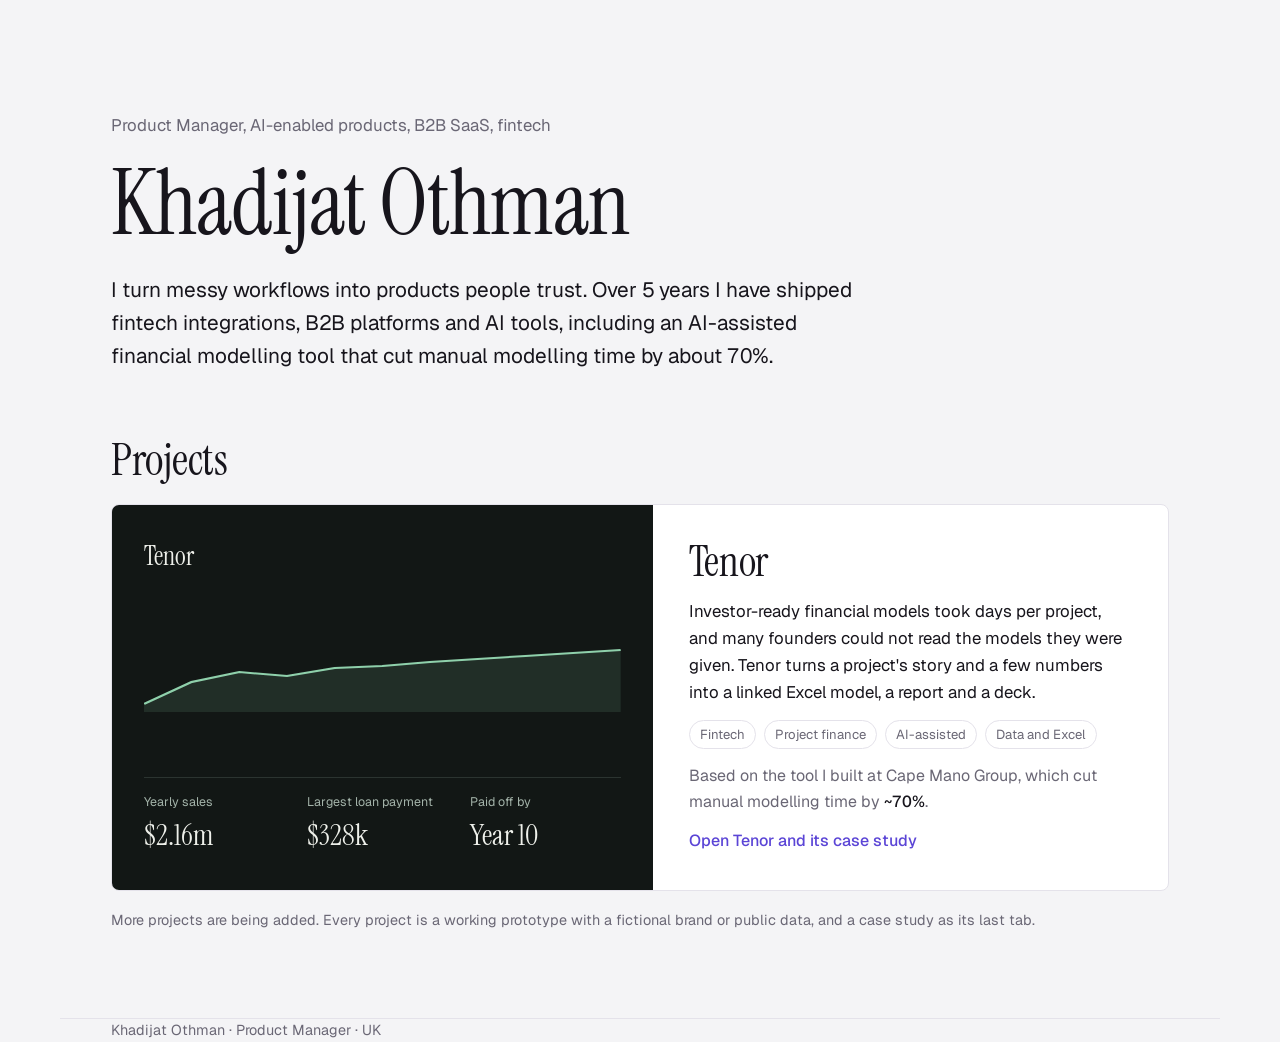
==== index.html @ 641a5603 "Add portfolio home with Tenor card Co-Authored-By: Claude Opus 5.5 <noreply@anthropic.com>" ====
<!doctype html>
<html lang="en-GB">
<head>
<meta charset="utf-8">
<meta name="viewport" content="width=device-width, initial-scale=1">
<title>Khadijat Othman · Product Manager</title>
<meta name="description" content="Khadijat Othman, Product Manager for AI-enabled products, B2B SaaS and fintech. Working, clickable product prototypes with the thinking behind them.">
<link rel="preconnect" href="https://fonts.googleapis.com">
<link rel="preconnect" href="https://fonts.gstatic.com" crossorigin>
<link href="https://fonts.googleapis.com/css2?family=Geist:wght@400;500&family=Instrument+Serif&display=swap" rel="stylesheet">
<link rel="stylesheet" href="assets/css/base.css">
<style>
  header.intro { padding-top: clamp(48px, 9vw, 112px); padding-bottom: clamp(36px, 6vw, 64px); }
  .intro .role { color: var(--muted); font-size: 1.05rem; margin: 0 0 18px; }
  .intro h1 { font-size: clamp(3rem, 8vw, 5.6rem); }
  .intro p.position { font-size: clamp(1.1rem, 2vw, 1.3rem); max-width: 54ch; margin: 22px 0 0; }
  section.work { padding-bottom: 72px; }
  section.work > h2 { font-size: clamp(2rem, 4vw, 2.8rem); margin-bottom: 20px; }
  .project { display: grid; grid-template-columns: minmax(0, 1.05fr) minmax(0, 1fr); background: var(--panel); border: 1px solid var(--line); border-radius: var(--radius); overflow: hidden; text-decoration: none; color: inherit; }
  .project:hover .go { text-decoration: underline; }
  .project .shot { background: #121715; color: #EEF0EA; padding: clamp(20px, 3vw, 32px); display: grid; align-content: space-between; gap: 20px; min-height: 280px; }
  .shot .tenor { font-family: "Instrument Serif", Georgia, serif; font-size: 1.6rem; }
  .shot .figs { display: grid; grid-template-columns: repeat(3, minmax(0, 1fr)); gap: 12px; border-top: 1px solid #2B3430; padding-top: 14px; }
  .shot .figs span { display: block; color: #A3B3A9; font-size: 0.78rem; }
  .shot .figs strong { font-family: "Instrument Serif", Georgia, serif; font-weight: 400; font-size: clamp(1.3rem, 2.4vw, 1.8rem); }
  .shot .line { color: #8FD0AB; width: 100%; height: 70px; }
  .project .text { padding: clamp(22px, 3vw, 36px); display: grid; align-content: start; gap: 14px; }
  .project h3 { font-size: clamp(2rem, 3.6vw, 2.6rem); }
  .project .problem { margin: 0; font-size: 1.05rem; }
  .project .result { margin: 0; color: var(--muted); }
  .project .result strong { color: var(--ink); font-weight: 500; }
  .tags { display: flex; flex-wrap: wrap; gap: 8px; list-style: none; margin: 0; padding: 0; }
  .tags li { font-size: 0.82rem; color: var(--muted); border: 1px solid var(--line); border-radius: 99px; padding: 3px 10px; }
  .go { color: var(--violet); font-weight: 500; }
  .note { color: var(--muted); font-size: 0.9rem; margin-top: 18px; }
  footer { border-top: 1px solid var(--line); padding: 22px 0 40px; color: var(--muted); font-size: 0.9rem; }
  @media (max-width: 780px) { .project { grid-template-columns: minmax(0, 1fr); } .project .shot { min-height: 220px; } }
</style>
</head>
<body>
<a class="skip" href="#work">Skip to projects</a>
<main>
  <header class="intro wrap">
    <p class="role">Product Manager, AI-enabled products, B2B SaaS, fintech</p>
    <h1>Khadijat Othman</h1>
    <p class="position">I turn messy workflows into products people trust. Over 5 years I have shipped fintech integrations, B2B platforms and AI tools, including an AI-assisted financial modelling tool that cut manual modelling time by about 70%.</p>
  </header>

  <section class="work wrap" id="work" aria-labelledby="work-h">
    <h2 id="work-h">Projects</h2>
    <a class="project" href="tenor/">
      <div class="shot" aria-hidden="true">
        <span class="tenor">Tenor</span>
        <svg class="line" viewBox="0 0 300 70" fill="none" stroke="currentColor" stroke-width="2" preserveAspectRatio="none"><path d="M0 62 L30 40 L60 30 L90 34 L120 26 L150 24 L180 20 L210 17 L240 14 L270 11 L300 8"/><path d="M0 62 L30 40 L60 30 L90 34 L120 26 L150 24 L180 20 L210 17 L240 14 L270 11 L300 8 L300 70 L0 70 Z" fill="currentColor" opacity="0.12" stroke="none"/></svg>
        <div class="figs"><div><span>Yearly sales</span><strong>$2.16m</strong></div><div><span>Largest loan payment</span><strong>$328k</strong></div><div><span>Paid off by</span><strong>Year 10</strong></div></div>
      </div>
      <div class="text">
        <h3>Tenor</h3>
        <p class="problem">Investor-ready financial models took days per project, and many founders could not read the models they were given. Tenor turns a project's story and a few numbers into a linked Excel model, a report and a deck.</p>
        <ul class="tags" aria-label="Topics"><li>Fintech</li><li>Project finance</li><li>AI-assisted</li><li>Data and Excel</li></ul>
        <p class="result">Based on the tool I built at Cape Mano Group, which cut manual modelling time by <strong>~70%</strong>.</p>
        <span class="go">Open Tenor and its case study</span>
      </div>
    </a>
    <p class="note">More projects are being added. Every project is a working prototype with a fictional brand or public data, and a case study as its last tab.</p>
  </section>
</main>
<footer class="wrap">Khadijat Othman · Product Manager · UK</footer>
</body>
</html>
---- assets/css/base.css ----
/* Portfolio brand tokens (CLAUDE.md section 4). Projects keep their own product identity inside their app views. */
:root {
  --canvas: #F4F4F6; --panel: #FFFFFF; --ink: #17151C; --muted: #6A6775; --line: #E4E2EA;
  --plum: #241B35; --violet: #5B45D6; --gold: #F5B544; --red: #C2392C; --green: #1E7A4F;
  --serif: "Instrument Serif", Georgia, serif; --sans: "Geist", system-ui, -apple-system, "Segoe UI", sans-serif;
  --gutter: clamp(16px, 4vw, 56px); --max: 1160px; --radius: 8px;
  color-scheme: light;
}
@media (prefers-color-scheme: dark) {
  :root:not([data-theme="light"]) { --canvas: #121016; --panel: #1B1821; --ink: #EEEBF3; --muted: #A6A1B2; --line: #2E2937; --plum: #17121F; --violet: #A698FF; --red: #F08A7E; --green: #6FD3A0; color-scheme: dark; }
}
:root[data-theme="dark"] { --canvas: #121016; --panel: #1B1821; --ink: #EEEBF3; --muted: #A6A1B2; --line: #2E2937; --plum: #17121F; --violet: #A698FF; --red: #F08A7E; --green: #6FD3A0; color-scheme: dark; }
* { box-sizing: border-box; }
body { margin: 0; background: var(--canvas); color: var(--ink); font: 400 16px/1.6 var(--sans); font-variant-numeric: tabular-nums; }
a { color: var(--violet); text-underline-offset: 3px; }
:focus-visible { outline: 2px solid var(--violet); outline-offset: 3px; border-radius: 2px; }
h1, h2, h3 { font-family: var(--serif); font-weight: 400; line-height: 1.05; margin: 0; letter-spacing: -0.01em; }
.wrap { max-width: var(--max); margin: 0 auto; padding: 0 var(--gutter); }
.skip { position: absolute; left: 8px; top: -60px; background: var(--violet); color: #fff; padding: 8px 12px; border-radius: var(--radius); z-index: 5; }
.skip:focus { top: 8px; }
@media (prefers-reduced-motion: reduce) { * { transition: none !important; animation: none !important; } }
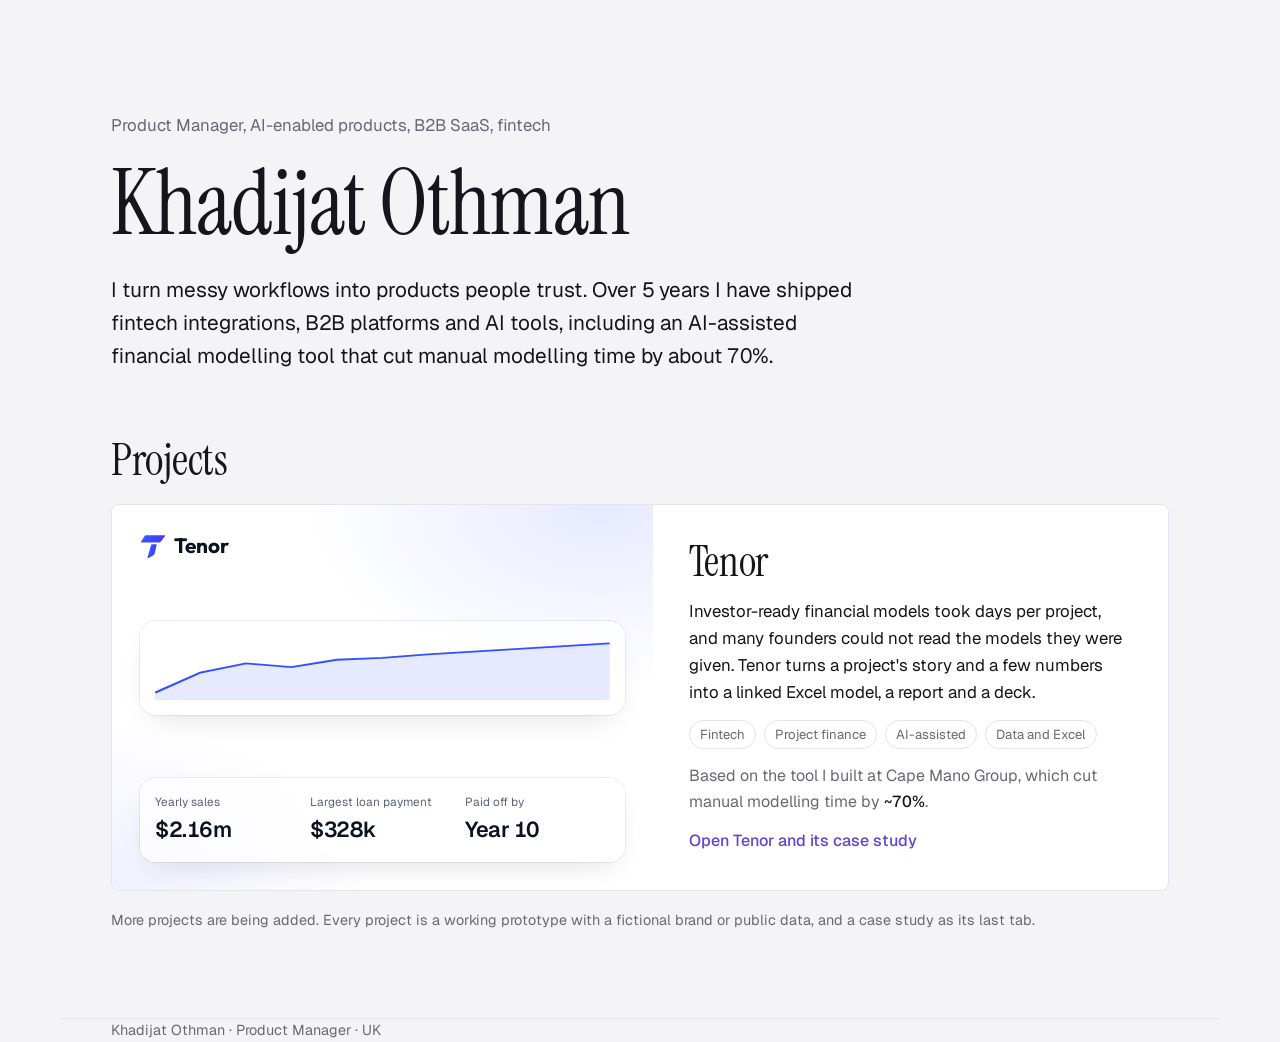
==== commit 8dd02b29: "Redesign Tenor: light glass UI, new logo and sidebar Co-Authored-By: Claude Opus 5.5 <noreply@anthro" ====
--- a/index.html
+++ b/index.html
@@ -7,7 +7,7 @@
 <meta name="description" content="Khadijat Othman, Product Manager for AI-enabled products, B2B SaaS and fintech. Working, clickable product prototypes with the thinking behind them.">
 <link rel="preconnect" href="https://fonts.googleapis.com">
 <link rel="preconnect" href="https://fonts.gstatic.com" crossorigin>
-<link href="https://fonts.googleapis.com/css2?family=Geist:wght@400;500&family=Instrument+Serif&display=swap" rel="stylesheet">
+<link href="https://fonts.googleapis.com/css2?family=Geist:wght@400;500;600&family=Instrument+Serif&family=Outfit:wght@700&display=swap" rel="stylesheet">
 <link rel="stylesheet" href="assets/css/base.css">
 <style>
   header.intro { padding-top: clamp(48px, 9vw, 112px); padding-bottom: clamp(36px, 6vw, 64px); }
@@ -18,12 +18,15 @@
   section.work > h2 { font-size: clamp(2rem, 4vw, 2.8rem); margin-bottom: 20px; }
   .project { display: grid; grid-template-columns: minmax(0, 1.05fr) minmax(0, 1fr); background: var(--panel); border: 1px solid var(--line); border-radius: var(--radius); overflow: hidden; text-decoration: none; color: inherit; }
   .project:hover .go { text-decoration: underline; }
-  .project .shot { background: #121715; color: #EEF0EA; padding: clamp(20px, 3vw, 32px); display: grid; align-content: space-between; gap: 20px; min-height: 280px; }
-  .shot .tenor { font-family: "Instrument Serif", Georgia, serif; font-size: 1.6rem; }
-  .shot .figs { display: grid; grid-template-columns: repeat(3, minmax(0, 1fr)); gap: 12px; border-top: 1px solid #2B3430; padding-top: 14px; }
-  .shot .figs span { display: block; color: #A3B3A9; font-size: 0.78rem; }
-  .shot .figs strong { font-family: "Instrument Serif", Georgia, serif; font-weight: 400; font-size: clamp(1.3rem, 2.4vw, 1.8rem); }
-  .shot .line { color: #8FD0AB; width: 100%; height: 70px; }
+  /* Tenor preview in Tenor's own look: white, frosted, with its logo blue as the only colour */
+  .project .shot { position: relative; overflow: hidden; background: radial-gradient(420px 260px at 90% 0%, rgba(53,80,252,0.12), transparent 70%), radial-gradient(360px 240px at 0% 100%, rgba(64,57,253,0.08), transparent 70%), #FFFFFF; color: #0B1220; padding: clamp(18px, 3vw, 28px); display: grid; align-content: space-between; gap: 16px; min-height: 280px; }
+  .shot .tenor { display: inline-flex; align-items: center; gap: 8px; font: 700 1.3rem/1 "Outfit", Geist, sans-serif; }
+  .shot .tenor img { width: 26px; height: 25px; }
+  .shot .panel { background: rgba(255,255,255,0.66); -webkit-backdrop-filter: blur(18px) saturate(170%); backdrop-filter: blur(18px) saturate(170%); border: 1px solid rgba(255,255,255,0.9); box-shadow: 0 0 0 1px rgba(15,23,42,0.07), 0 12px 30px -14px rgba(15,23,42,0.18); border-radius: 16px; padding: 14px; }
+  .shot .figs { display: grid; grid-template-columns: repeat(3, minmax(0, 1fr)); gap: 10px; }
+  .shot .figs span { display: block; color: #5B6475; font-size: 0.74rem; }
+  .shot .figs strong { font-family: Geist, sans-serif; font-weight: 600; font-size: clamp(1.05rem, 2vw, 1.35rem); letter-spacing: -0.02em; }
+  .shot .line { color: #3550FC; width: 100%; height: 64px; display: block; }
   .project .text { padding: clamp(22px, 3vw, 36px); display: grid; align-content: start; gap: 14px; }
   .project h3 { font-size: clamp(2rem, 3.6vw, 2.6rem); }
   .project .problem { margin: 0; font-size: 1.05rem; }
@@ -50,9 +53,10 @@
     <h2 id="work-h">Projects</h2>
     <a class="project" href="tenor/">
       <div class="shot" aria-hidden="true">
-        <span class="tenor">Tenor</span>
-        <svg class="line" viewBox="0 0 300 70" fill="none" stroke="currentColor" stroke-width="2" preserveAspectRatio="none"><path d="M0 62 L30 40 L60 30 L90 34 L120 26 L150 24 L180 20 L210 17 L240 14 L270 11 L300 8"/><path d="M0 62 L30 40 L60 30 L90 34 L120 26 L150 24 L180 20 L210 17 L240 14 L270 11 L300 8 L300 70 L0 70 Z" fill="currentColor" opacity="0.12" stroke="none"/></svg>
-        <div class="figs"><div><span>Yearly sales</span><strong>$2.16m</strong></div><div><span>Largest loan payment</span><strong>$328k</strong></div><div><span>Paid off by</span><strong>Year 10</strong></div></div>
+        <span class="tenor"><img src="tenor/img/tenor-mark.svg" alt="">Tenor</span>
+        <div class="panel"><svg class="line" viewBox="0 0 300 70" fill="none" stroke="currentColor" stroke-width="2" preserveAspectRatio="none"><path d="M0 62 L30 40 L60 30 L90 34 L120 26 L150 24 L180 20 L210 17 L240 14 L270 11 L300 8"/><path d="M0 62 L30 40 L60 30 L90 34 L120 26 L150 24 L180 20 L210 17 L240 14 L270 11 L300 8 L300 70 L0 70 Z" fill="currentColor" opacity="0.12" stroke="none"/></svg>
+        </div>
+        <div class="panel figs"><div><span>Yearly sales</span><strong>$2.16m</strong></div><div><span>Largest loan payment</span><strong>$328k</strong></div><div><span>Paid off by</span><strong>Year 10</strong></div></div>
       </div>
       <div class="text">
         <h3>Tenor</h3>
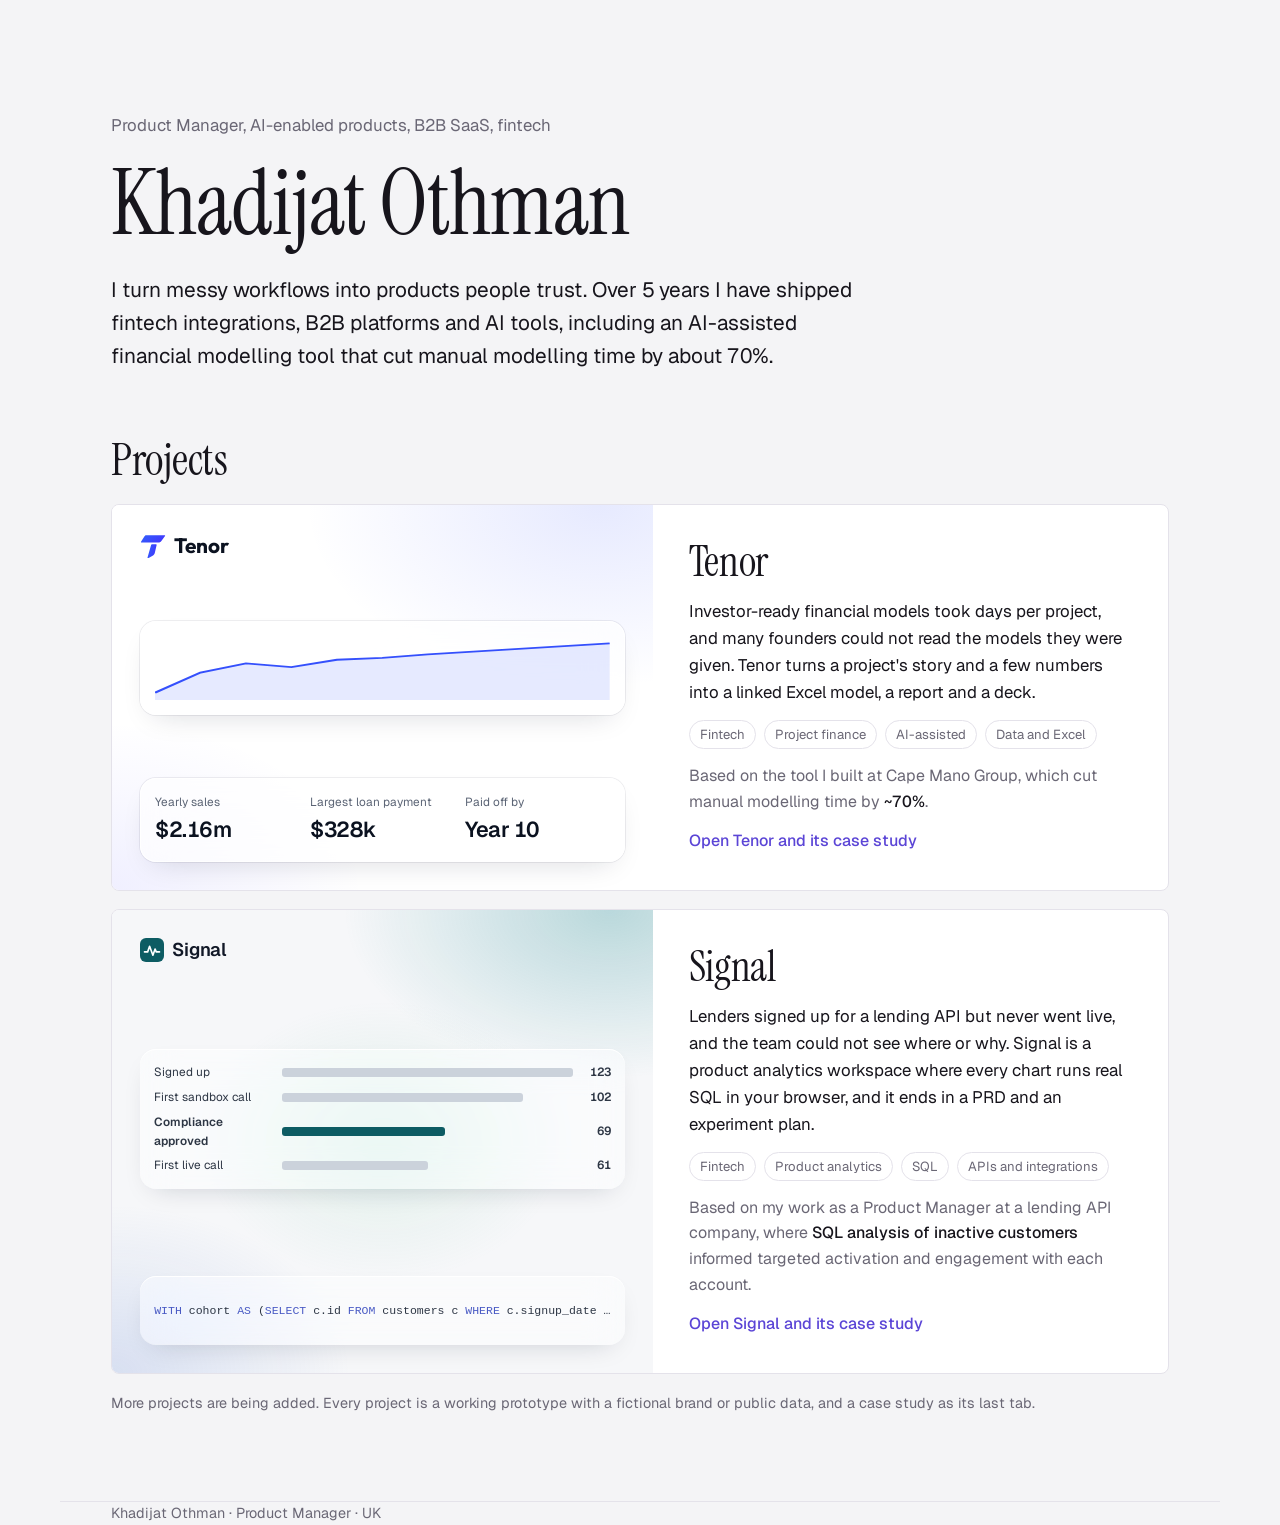
==== commit 98748bab: "Add Signal card to portfolio home and document Signal in CLAUDE.md Co-Authored-By: Claude Opus 5.5 <" ====
--- a/index.html
+++ b/index.html
@@ -34,6 +34,22 @@
   .project .result strong { color: var(--ink); font-weight: 500; }
   .tags { display: flex; flex-wrap: wrap; gap: 8px; list-style: none; margin: 0; padding: 0; }
   .tags li { font-size: 0.82rem; color: var(--muted); border: 1px solid var(--line); border-radius: 99px; padding: 3px 10px; }
+  /* Signal preview in Signal's own look: petrol teal on frosted glass */
+  .project + .project { margin-top: 18px; }
+  .project .shot { grid-template-columns: minmax(0, 1fr); }
+  .shot .panel { min-width: 0; }
+  .project .shot.signal { background: radial-gradient(380px 240px at 92% 0%, rgba(13,128,136,0.26), transparent 70%), radial-gradient(340px 240px at 0% 100%, rgba(92,128,210,0.2), transparent 70%), radial-gradient(260px 200px at 50% 50%, rgba(110,196,158,0.16), transparent 70%), #F6F7F9; color: #111827; }
+  .shot .brand-s { display: inline-flex; align-items: center; gap: 8px; font: 600 1.15rem/1 Geist, sans-serif; letter-spacing: -0.01em; }
+  .shot .brand-s svg { width: 24px; height: 24px; }
+  .shot.signal .panel { background: rgba(255,255,255,0.46); border: 0; box-shadow: inset 0 1px 0 rgba(255,255,255,0.95), 0 10px 28px -14px rgba(15,23,42,0.22); }
+  .mf { display: grid; gap: 6px; }
+  .mf div { display: grid; grid-template-columns: 120px minmax(0, 1fr) 30px; gap: 8px; align-items: center; font-size: 0.74rem; color: #2D3644; }
+  .mf i { display: block; height: 9px; border-radius: 3px; background: #CBD2DB; }
+  .mf div.w i { background: #0D5C63; }
+  .mf div.w { font-weight: 600; }
+  .mf b { text-align: right; font-weight: 600; font-variant-numeric: tabular-nums; }
+  .sql-line { font: 400 0.72rem/1.5 ui-monospace, "SF Mono", Menlo, monospace; color: #2D3644; white-space: nowrap; overflow: hidden; text-overflow: ellipsis; }
+  .sql-line b { color: #4A5BC4; font-weight: 500; }
   .go { color: var(--violet); font-weight: 500; }
   .note { color: var(--muted); font-size: 0.9rem; margin-top: 18px; }
   footer { border-top: 1px solid var(--line); padding: 22px 0 40px; color: var(--muted); font-size: 0.9rem; }
@@ -66,6 +82,20 @@
         <span class="go">Open Tenor and its case study</span>
       </div>
     </a>
+    <a class="project" href="fintech-analytics/">
+      <div class="shot signal" aria-hidden="true">
+        <span class="brand-s"><svg viewBox="0 0 32 32"><rect width="32" height="32" rx="8" fill="#0D5C63"/><path d="M6 18.5h4.2l2.6-7.5 4.4 12 2.9-8.3 1.6 3.8H26" fill="none" stroke="#FFFFFF" stroke-width="2.2" stroke-linecap="round" stroke-linejoin="round"/></svg>Signal</span>
+        <div class="panel mf"><div><span>Signed up</span><i style="width:100%"></i><b>123</b></div><div><span>First sandbox call</span><i style="width:83%"></i><b>102</b></div><div class="w"><span>Compliance approved</span><i style="width:56%"></i><b>69</b></div><div><span>First live call</span><i style="width:50%"></i><b>61</b></div></div>
+        <div class="panel"><p class="sql-line"><b>WITH</b> cohort <b>AS</b> (<b>SELECT</b> c.id <b>FROM</b> customers c <b>WHERE</b> c.signup_date <b>BETWEEN</b> '2024-11-01' <b>AND</b> '2026-07-31')</p></div>
+      </div>
+      <div class="text">
+        <h3>Signal</h3>
+        <p class="problem">Lenders signed up for a lending API but never went live, and the team could not see where or why. Signal is a product analytics workspace where every chart runs real SQL in your browser, and it ends in a PRD and an experiment plan.</p>
+        <ul class="tags" aria-label="Topics"><li>Fintech</li><li>Product analytics</li><li>SQL</li><li>APIs and integrations</li></ul>
+        <p class="result">Based on my work as a Product Manager at a lending API company, where <strong>SQL analysis of inactive customers</strong> informed targeted activation and engagement with each account.</p>
+        <span class="go">Open Signal and its case study</span>
+      </div>
+    </a>
     <p class="note">More projects are being added. Every project is a working prototype with a fictional brand or public data, and a case study as its last tab.</p>
   </section>
 </main>
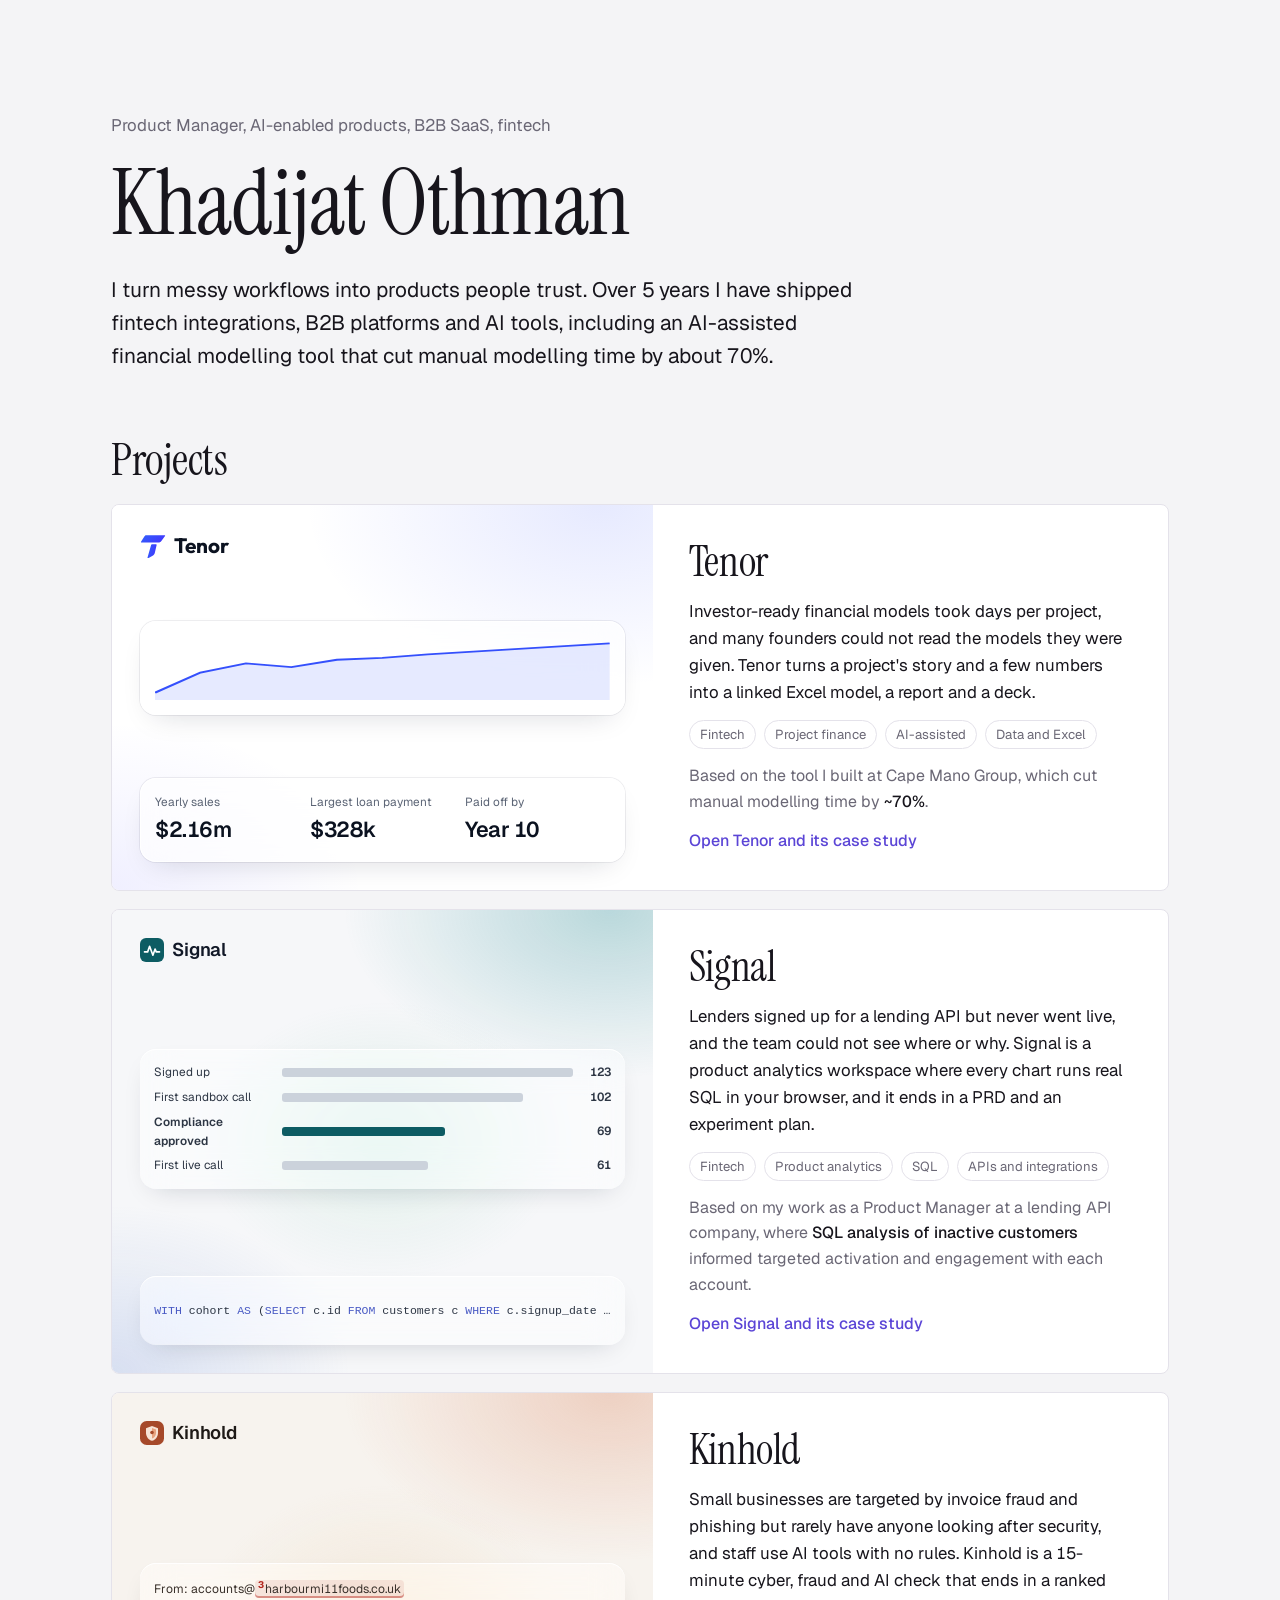
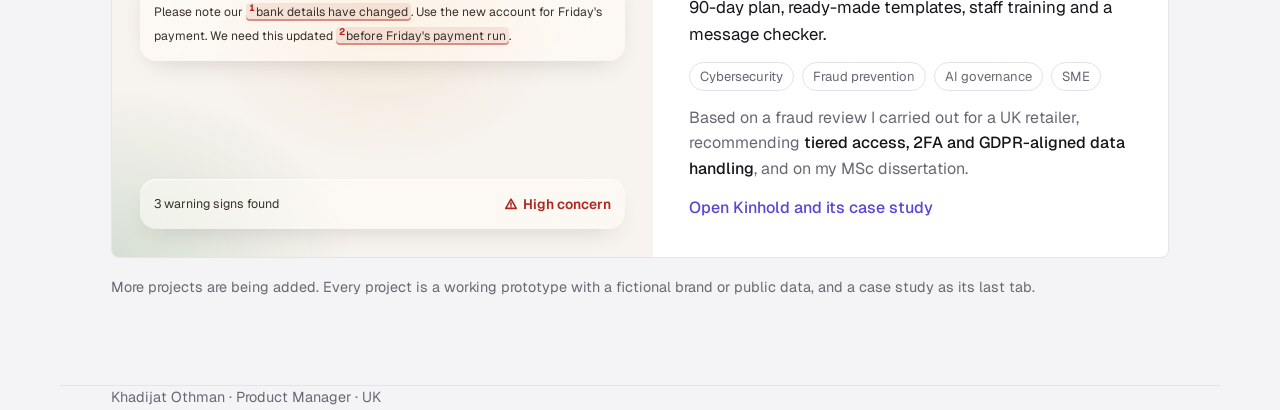
==== commit 7259d6ee: "Add Kinhold to portfolio home and CLAUDE.md Co-Authored-By: Claude Opus 5.5 <noreply@anthropic.com>" ====
--- a/index.html
+++ b/index.html
@@ -50,6 +50,17 @@
   .mf b { text-align: right; font-weight: 600; font-variant-numeric: tabular-nums; }
   .sql-line { font: 400 0.72rem/1.5 ui-monospace, "SF Mono", Menlo, monospace; color: #2D3644; white-space: nowrap; overflow: hidden; text-overflow: ellipsis; }
   .sql-line b { color: #4A5BC4; font-weight: 500; }
+  /* Kinhold preview in its own look: warm clay and sage on frosted glass */
+  .project .shot.kinhold { background: radial-gradient(380px 240px at 92% 0%, rgba(214,120,82,0.28), transparent 70%), radial-gradient(340px 240px at 0% 100%, rgba(110,160,128,0.24), transparent 70%), radial-gradient(260px 200px at 50% 50%, rgba(226,196,150,0.24), transparent 70%), #F7F3EE; color: #1F1A17; }
+  .shot.kinhold .panel { background: rgba(255,253,251,0.5); border: 0; box-shadow: inset 0 1px 0 rgba(255,255,255,0.95), 0 10px 28px -14px rgba(46,31,20,0.24); }
+  .shot .brand-k { display: inline-flex; align-items: center; gap: 8px; font: 600 1.15rem/1 Geist, sans-serif; letter-spacing: -0.01em; }
+  .shot .brand-k svg { width: 24px; height: 24px; }
+  .k-msg { font-size: 0.76rem; line-height: 1.75; color: #3A322C; }
+  .k-msg mark { background: rgba(179,38,30,0.09); color: inherit; border-radius: 4px; padding: 1px 3px; box-shadow: inset 0 -2px 0 rgba(179,38,30,0.45); }
+  .k-msg sup { color: #B3261E; font-weight: 700; font-size: 0.6rem; margin-right: 1px; }
+  .k-verdict { display: flex; justify-content: space-between; align-items: center; gap: 10px; font-size: 0.78rem; color: #3A322C; }
+  .k-verdict b { color: #B3261E; display: inline-flex; align-items: center; gap: 5px; font-weight: 600; font-size: 0.86rem; }
+  .k-verdict svg { width: 14px; height: 14px; fill: none; stroke: currentColor; stroke-width: 1.8; stroke-linecap: round; stroke-linejoin: round; }
   .go { color: var(--violet); font-weight: 500; }
   .note { color: var(--muted); font-size: 0.9rem; margin-top: 18px; }
   footer { border-top: 1px solid var(--line); padding: 22px 0 40px; color: var(--muted); font-size: 0.9rem; }
@@ -96,6 +107,20 @@
         <span class="go">Open Signal and its case study</span>
       </div>
     </a>
+    <a class="project" href="sme-readiness/">
+      <div class="shot kinhold" aria-hidden="true">
+        <span class="brand-k"><svg viewBox="0 0 32 32"><rect width="32" height="32" rx="9" fill="#A6492A"/><path d="M16 6.5l8 3v6c0 5.3-3.4 9.4-8 10.9-4.6-1.5-8-5.6-8-10.9v-6z" fill="#F7E3D6"/><path d="M16 9.2l5.4 2v4.3c0 3.8-2.3 6.7-5.4 7.9z" fill="#E7A27F"/><circle cx="16" cy="15.4" r="2.4" fill="#A6492A"/></svg>Kinhold</span>
+        <div class="panel k-msg">From: accounts@<mark><sup>3</sup>harbourmi11foods.co.uk</mark><br>Please note our <mark><sup>1</sup>bank details have changed</mark>. Use the new account for Friday's payment. We need this updated <mark><sup>2</sup>before Friday's payment run</mark>.</div>
+        <div class="panel k-verdict"><span>3 warning signs found</span><b><svg viewBox="0 0 16 16"><path d="M8 2.5l6 10.5H2z"/><path d="M8 6.5v3M8 11.3v.2"/></svg>High concern</b></div>
+      </div>
+      <div class="text">
+        <h3>Kinhold</h3>
+        <p class="problem">Small businesses are targeted by invoice fraud and phishing but rarely have anyone looking after security, and staff use AI tools with no rules. Kinhold is a 15-minute cyber, fraud and AI check that ends in a ranked 90-day plan, ready-made templates, staff training and a message checker.</p>
+        <ul class="tags" aria-label="Topics"><li>Cybersecurity</li><li>Fraud prevention</li><li>AI governance</li><li>SME</li></ul>
+        <p class="result">Based on a fraud review I carried out for a UK retailer, recommending <strong>tiered access, 2FA and GDPR-aligned data handling</strong>, and on my MSc dissertation.</p>
+        <span class="go">Open Kinhold and its case study</span>
+      </div>
+    </a>
     <p class="note">More projects are being added. Every project is a working prototype with a fictional brand or public data, and a case study as its last tab.</p>
   </section>
 </main>
